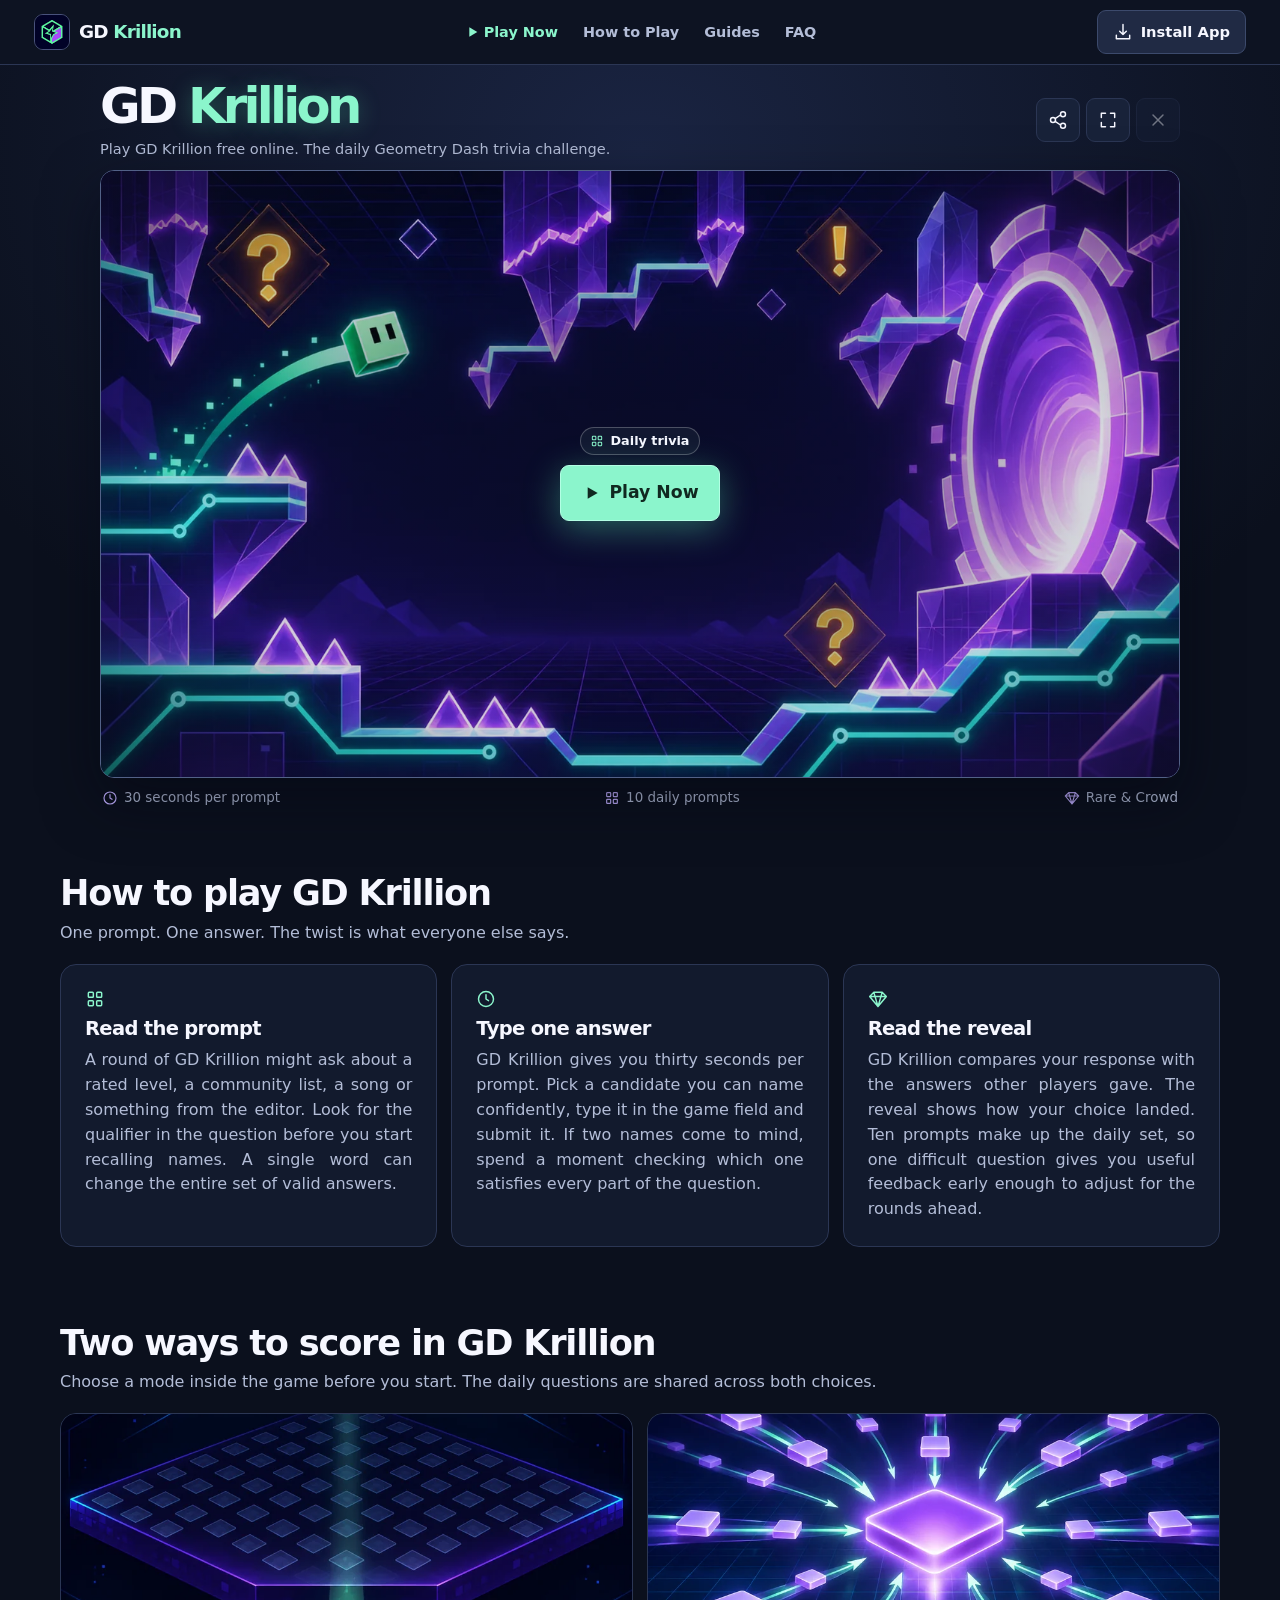
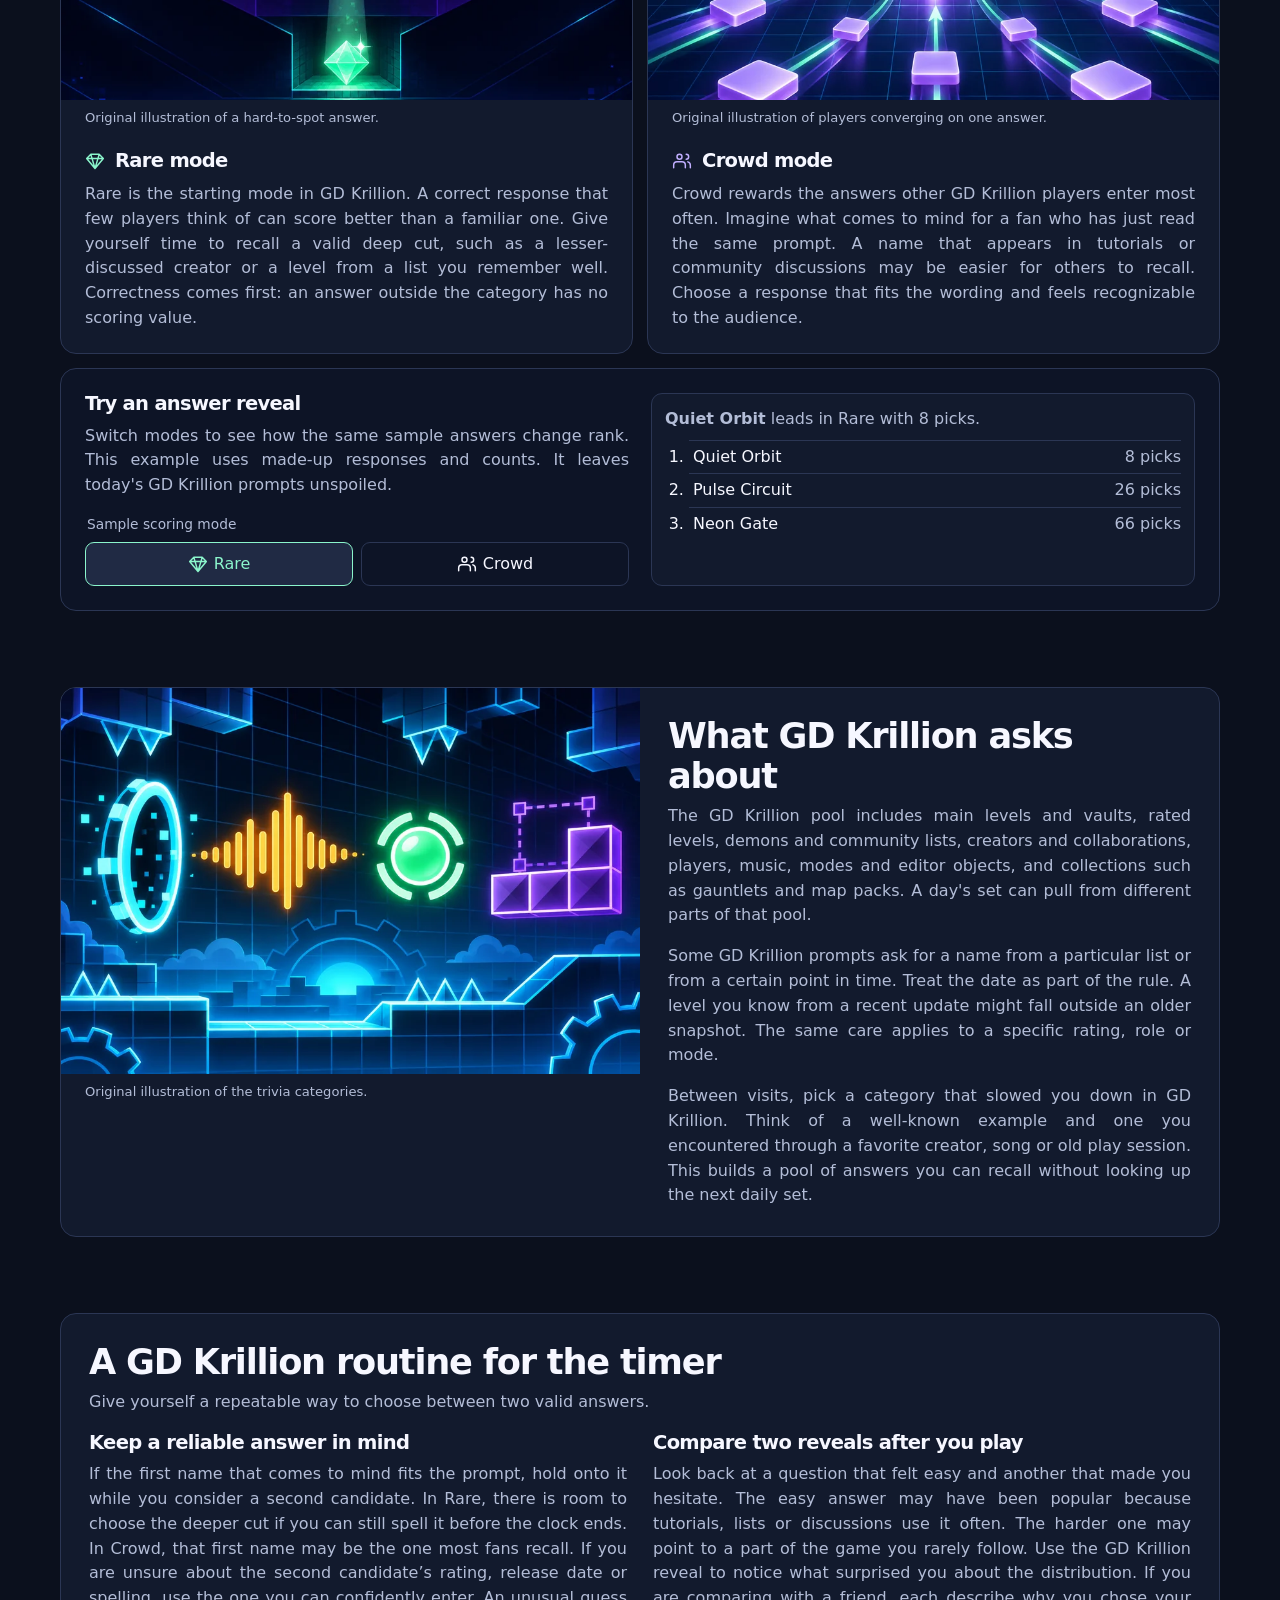
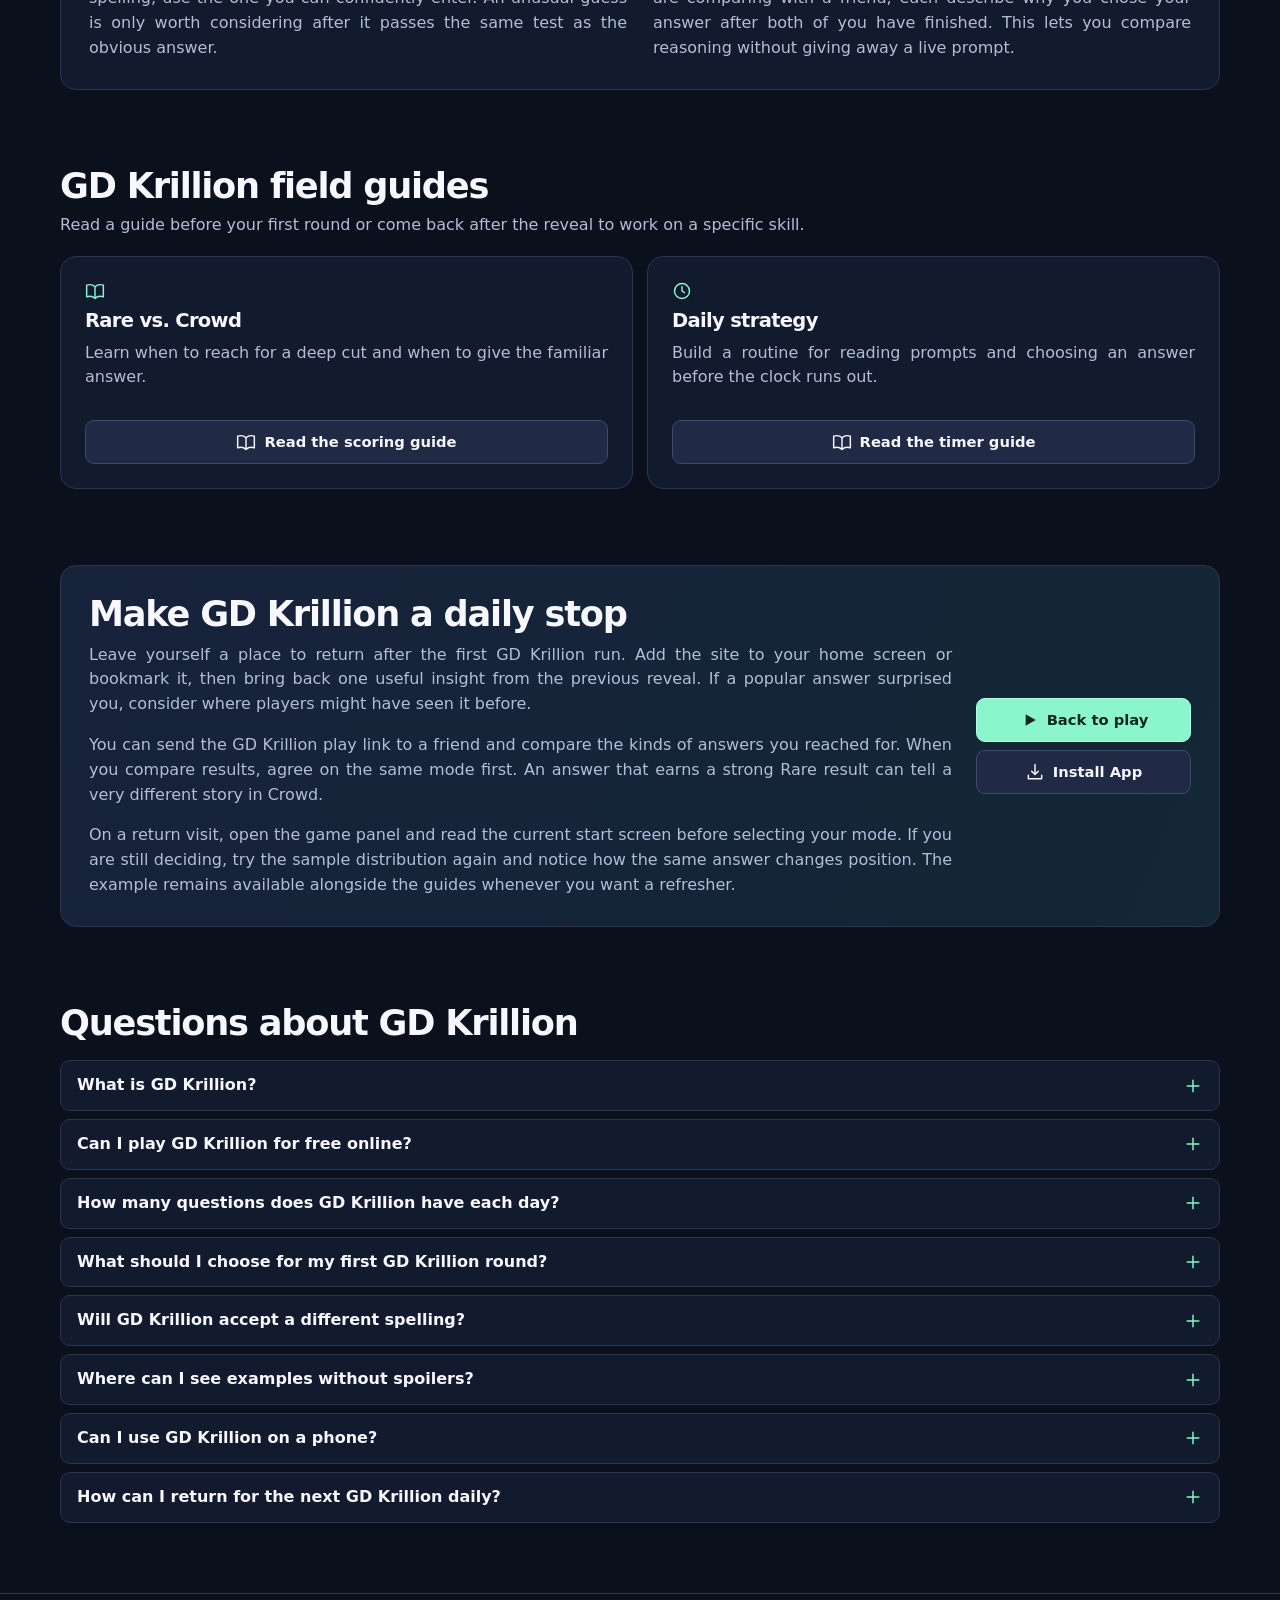
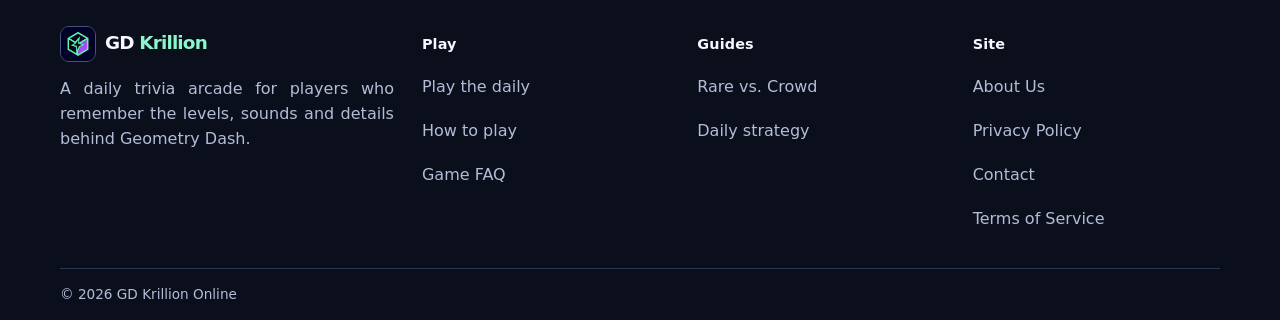
==== index.html @ fb990bb6 "first commit" ====
<!doctype html>
<html lang="en">
<head>
  <meta charset="utf-8">
  <meta name="viewport" content="width=device-width, initial-scale=1">
  <meta name="theme-color" content="#0b101d">
  <title>GD Krillion – Play Online for Free</title>
  <meta name="description" content="Play GD Krillion free online. Answer daily Geometry Dash trivia, choose Rare or Crowd scoring, and get spoiler-free strategies for your next round.">
  <link rel="canonical" href="https://gdkrillion.online/">
  <meta property="og:type" content="website"><meta property="og:site_name" content="GD Krillion">
  <meta property="og:title" content="GD Krillion – Play Online for Free"><meta property="og:description" content="Play GD Krillion free online. Answer daily Geometry Dash trivia, choose Rare or Crowd scoring, and get spoiler-free strategies for your next round.">
  <meta property="og:url" content="https://gdkrillion.online/"><meta property="og:image" content="https://gdkrillion.online/images/gd-krillion-cover.webp">
  <meta name="twitter:card" content="summary_large_image"><meta name="twitter:title" content="GD Krillion – Play Online for Free">
  <meta name="twitter:description" content="Play GD Krillion free online. Answer daily Geometry Dash trivia, choose Rare or Crowd scoring, and get spoiler-free strategies for your next round."><meta name="twitter:image" content="https://gdkrillion.online/images/gd-krillion-cover.webp">
  <link rel="stylesheet" href="/assets/site.css?v=703cd724bf72">
  <link rel="icon" type="image/png" sizes="48x48" href="/images/gd-krillion-favicon.png">
  <link rel="apple-touch-icon" href="/images/gd-krillion-app-192.png">
  <link rel="manifest" href="/site.webmanifest">
  <script defer data-domain="gdkrillion.online" data-api="https://data.1back.link/api/send" src="https://data.1back.link/js/app.js"></script>
  <script type="module" src="/assets/site.js?v=27f0935bd9c5"></script>
</head>
<body>
  <a class="skip" href="#main">Skip to content</a><header class="header">
    <div class="header-inner"><a href="/" class="brand"><img class="logo" src="/images/gd-krillion-logo.webp" width="36" height="36" alt=""><span>GD <strong>Krillion</strong></span></a>
      <nav aria-label="Main navigation">
        <a class="play-link" href="/#play"><svg viewBox="0 0 24 24" width="20" height="20" fill="none" stroke="currentColor" stroke-width="1.75" stroke-linecap="round" stroke-linejoin="round" aria-hidden="true"><path d="m8 5 12 7-12 7z" fill="currentColor" stroke="none"/></svg> Play Now</a>
        <a href="/#how-to-play">How to Play</a><a href="/#guides">Guides</a><a href="/#faq">FAQ</a>
      </nav>
      <button class="install-button button" type="button" id="install-app"><svg viewBox="0 0 24 24" width="20" height="20" fill="none" stroke="currentColor" stroke-width="1.75" stroke-linecap="round" stroke-linejoin="round" aria-hidden="true"><path d="M12 3v12m-4-4 4 4 4-4M4 16v4h16v-4"/></svg> Install App</button>
    </div></header>
  <main id="main">
<section class="game-shell" id="play" aria-labelledby="game-title">
  <div class="game-heading">
    <div><h1 id="game-title">GD <span>Krillion</span></h1><p>Play GD Krillion free online. The daily Geometry Dash trivia challenge.</p></div>
    <div class="tools" aria-label="Game controls">
      <button class="tool" type="button" data-game-action="share" aria-label="Share play link" title="Share play link"><svg viewBox="0 0 24 24" width="20" height="20" fill="none" stroke="currentColor" stroke-width="1.75" stroke-linecap="round" stroke-linejoin="round" aria-hidden="true"><circle cx="18" cy="5" r="3"/><circle cx="6" cy="12" r="3"/><circle cx="18" cy="19" r="3"/><path d="m9 10 6-4m-6 8 6 4"/></svg></button>
      <button class="tool" type="button" data-game-action="expand" aria-label="Full screen" title="Full screen" aria-pressed="false"><svg viewBox="0 0 24 24" width="20" height="20" fill="none" stroke="currentColor" stroke-width="1.75" stroke-linecap="round" stroke-linejoin="round" aria-hidden="true"><path d="M9 4H4v5m11-5h5v5m0 6v5h-5M4 15v5h5"/></svg></button>
      <button class="tool" type="button" data-game-action="close" aria-label="Return to cover" title="Return to cover" disabled><svg viewBox="0 0 24 24" width="20" height="20" fill="none" stroke="currentColor" stroke-width="1.75" stroke-linecap="round" stroke-linejoin="round" aria-hidden="true"><path d="m6 6 12 12M18 6 6 18"/></svg></button>
    </div>
  </div>
  <div class="stage" id="game-stage">
    <div class="cover" id="game-cover">
      <img class="cover-art" src="/images/gd-krillion-cover.webp" width="1440" height="810" alt="Original trivia arcade cover with a mint cube, glowing question marks and a violet portal" fetchpriority="high">
      <div class="cover-center">
        <span class="cover-label"><svg viewBox="0 0 24 24" width="20" height="20" fill="none" stroke="currentColor" stroke-width="1.75" stroke-linecap="round" stroke-linejoin="round" aria-hidden="true"><rect x="4" y="4" width="6" height="6" rx="1"/><rect x="14" y="4" width="6" height="6" rx="1"/><rect x="4" y="14" width="6" height="6" rx="1"/><rect x="14" y="14" width="6" height="6" rx="1"/></svg> Daily trivia</span>
        <button type="button" class="button primary start" id="start-game"><svg viewBox="0 0 24 24" width="20" height="20" fill="none" stroke="currentColor" stroke-width="1.75" stroke-linecap="round" stroke-linejoin="round" aria-hidden="true"><path d="m8 5 12 7-12 7z" fill="currentColor" stroke="none"/></svg> Play Now</button>
        <noscript><p class="cover-note">Enable JavaScript to load the game.</p></noscript>
      </div>
    </div>
    <div id="embed-slot"></div>
  </div>
  <div class="game-meta">
    <span><svg viewBox="0 0 24 24" width="20" height="20" fill="none" stroke="currentColor" stroke-width="1.75" stroke-linecap="round" stroke-linejoin="round" aria-hidden="true"><circle cx="12" cy="12" r="9"/><path d="M12 7v5l3 2"/></svg> 30 seconds per prompt</span>
    <span><svg viewBox="0 0 24 24" width="20" height="20" fill="none" stroke="currentColor" stroke-width="1.75" stroke-linecap="round" stroke-linejoin="round" aria-hidden="true"><rect x="4" y="4" width="6" height="6" rx="1"/><rect x="14" y="4" width="6" height="6" rx="1"/><rect x="4" y="14" width="6" height="6" rx="1"/><rect x="14" y="14" width="6" height="6" rx="1"/></svg> 10 daily prompts</span>
    <span><svg viewBox="0 0 24 24" width="20" height="20" fill="none" stroke="currentColor" stroke-width="1.75" stroke-linecap="round" stroke-linejoin="round" aria-hidden="true"><path d="M2 9 7 4h10l5 5-10 12L2 9Zm0 0h20M7 4l5 17 5-17"/></svg> Rare &amp; Crowd</span>
  </div>
  <div id="game-feedback" class="game-feedback">
    <p id="game-status" aria-live="polite"></p>
    <button type="button" class="button subtle" id="retry-game" hidden><svg viewBox="0 0 24 24" width="20" height="20" fill="none" stroke="currentColor" stroke-width="1.75" stroke-linecap="round" stroke-linejoin="round" aria-hidden="true"><path d="M20 7v5h-5m4-1a7 7 0 1 0-1 6"/></svg> Reload game</button>
  </div>
</section>

<div class="wrap content-sections">
<section id="how-to-play" aria-labelledby="how-title">
  <div class="section-heading"><h2 id="how-title">How to play GD Krillion</h2><p>One prompt. One answer. The twist is what everyone else says.</p></div>
  <div class="step-grid">
    <article class="panel step"><svg viewBox="0 0 24 24" width="20" height="20" fill="none" stroke="currentColor" stroke-width="1.75" stroke-linecap="round" stroke-linejoin="round" aria-hidden="true"><rect x="4" y="4" width="6" height="6" rx="1"/><rect x="14" y="4" width="6" height="6" rx="1"/><rect x="4" y="14" width="6" height="6" rx="1"/><rect x="14" y="14" width="6" height="6" rx="1"/></svg><h3>Read the prompt</h3><p>A round of GD Krillion might ask about a rated level, a community list, a song or something from the editor. Look for the qualifier in the question before you start recalling names. A single word can change the entire set of valid answers.</p></article>
    <article class="panel step"><svg viewBox="0 0 24 24" width="20" height="20" fill="none" stroke="currentColor" stroke-width="1.75" stroke-linecap="round" stroke-linejoin="round" aria-hidden="true"><circle cx="12" cy="12" r="9"/><path d="M12 7v5l3 2"/></svg><h3>Type one answer</h3><p>GD Krillion gives you thirty seconds per prompt. Pick a candidate you can name confidently, type it in the game field and submit it. If two names come to mind, spend a moment checking which one satisfies every part of the question.</p></article>
    <article class="panel step"><svg viewBox="0 0 24 24" width="20" height="20" fill="none" stroke="currentColor" stroke-width="1.75" stroke-linecap="round" stroke-linejoin="round" aria-hidden="true"><path d="M2 9 7 4h10l5 5-10 12L2 9Zm0 0h20M7 4l5 17 5-17"/></svg><h3>Read the reveal</h3><p>GD Krillion compares your response with the answers other players gave. The reveal shows how your choice landed. Ten prompts make up the daily set, so one difficult question gives you useful feedback early enough to adjust for the rounds ahead.</p></article>
  </div>
</section>

<section id="modes" aria-labelledby="modes-title">
  <div class="section-heading"><h2 id="modes-title">Two ways to score in GD Krillion</h2><p>Choose a mode inside the game before you start. The daily questions are shared across both choices.</p></div>
  <div class="mode-grid">
    <article class="panel mode rare">
      <figure class="art">
  <img src="/images/gd-krillion-rare.webp" alt="A solitary mint diamond in a dark geometric recess" width="900" height="600" loading="lazy" decoding="async">
  <figcaption>Original illustration of a hard-to-spot answer.</figcaption>
</figure>
      <div class="mode-content"><svg viewBox="0 0 24 24" width="20" height="20" fill="none" stroke="currentColor" stroke-width="1.75" stroke-linecap="round" stroke-linejoin="round" aria-hidden="true"><path d="M2 9 7 4h10l5 5-10 12L2 9Zm0 0h20M7 4l5 17 5-17"/></svg><h3>Rare mode</h3><p>Rare is the starting mode in GD Krillion. A correct response that few players think of can score better than a familiar one. Give yourself time to recall a valid deep cut, such as a lesser-discussed creator or a level from a list you remember well. Correctness comes first: an answer outside the category has no scoring value.</p></div>
    </article>
    <article class="panel mode crowd">
      <figure class="art">
  <img src="/images/gd-krillion-crowd.webp" alt="Several bright square tiles converge on a violet hub" width="900" height="600" loading="lazy" decoding="async">
  <figcaption>Original illustration of players converging on one answer.</figcaption>
</figure>
      <div class="mode-content"><svg viewBox="0 0 24 24" width="20" height="20" fill="none" stroke="currentColor" stroke-width="1.75" stroke-linecap="round" stroke-linejoin="round" aria-hidden="true"><circle cx="9" cy="7" r="3"/><path d="M2 20v-3a4 4 0 0 1 4-4h6a4 4 0 0 1 4 4v3M17 4a3 3 0 0 1 0 6m5 10v-3a4 4 0 0 0-3-4"/></svg><h3>Crowd mode</h3><p>Crowd rewards the answers other GD Krillion players enter most often. Imagine what comes to mind for a fan who has just read the same prompt. A name that appears in tutorials or community discussions may be easier for others to recall. Choose a response that fits the wording and feels recognizable to the audience.</p></div>
    </article>
  </div>
  <div class="panel practice" id="practice">
    <div><h3>Try an answer reveal</h3><p>Switch modes to see how the same sample answers change rank. This example uses made-up responses and counts. It leaves today's GD Krillion prompts unspoiled.</p>
      <fieldset class="mode-picker"><legend>Sample scoring mode</legend>
        <label><input type="radio" name="practice-mode" value="rare" checked><span><svg viewBox="0 0 24 24" width="20" height="20" fill="none" stroke="currentColor" stroke-width="1.75" stroke-linecap="round" stroke-linejoin="round" aria-hidden="true"><path d="M2 9 7 4h10l5 5-10 12L2 9Zm0 0h20M7 4l5 17 5-17"/></svg> Rare</span></label>
        <label><input type="radio" name="practice-mode" value="crowd"><span><svg viewBox="0 0 24 24" width="20" height="20" fill="none" stroke="currentColor" stroke-width="1.75" stroke-linecap="round" stroke-linejoin="round" aria-hidden="true"><circle cx="9" cy="7" r="3"/><path d="M2 20v-3a4 4 0 0 1 4-4h6a4 4 0 0 1 4 4v3M17 4a3 3 0 0 1 0 6m5 10v-3a4 4 0 0 0-3-4"/></svg> Crowd</span></label>
      </fieldset>
    </div>
    <div class="sample-output" data-tool-output>
      <p id="sample-verdict" role="status"><strong>Quiet Orbit</strong> leads in Rare with 8 picks.</p>
      <ol id="sample-results">
        <li><span>Quiet Orbit</span><span>8 picks</span></li>
        <li><span>Pulse Circuit</span><span>26 picks</span></li>
        <li><span>Neon Gate</span><span>66 picks</span></li>
      </ol>
    </div>
  </div>
</section>

<section class="panel topic-feature" aria-labelledby="topics-title">
  <figure class="art">
  <img src="/images/gd-krillion-topics.webp" alt="A glowing portal, waveform, orb and geometric editor blocks" width="900" height="600" loading="lazy" decoding="async">
  <figcaption>Original illustration of the trivia categories.</figcaption>
</figure>
  <div class="topic-copy"><h2 id="topics-title">What GD Krillion asks about</h2>
    <p>The GD Krillion pool includes main levels and vaults, rated levels, demons and community lists, creators and collaborations, players, music, modes and editor objects, and collections such as gauntlets and map packs. A day's set can pull from different parts of that pool.</p>
    <p>Some GD Krillion prompts ask for a name from a particular list or from a certain point in time. Treat the date as part of the rule. A level you know from a recent update might fall outside an older snapshot. The same care applies to a specific rating, role or mode.</p>
    <p>Between visits, pick a category that slowed you down in GD Krillion. Think of a well-known example and one you encountered through a favorite creator, song or old play session. This builds a pool of answers you can recall without looking up the next daily set.</p>
  </div>
</section>

<section class="panel strategy" aria-labelledby="strategy-title">
  <div class="section-heading"><h2 id="strategy-title">A GD Krillion routine for the timer</h2><p>Give yourself a repeatable way to choose between two valid answers.</p></div>
  <div class="strategy-grid">
    <div><h3>Keep a reliable answer in mind</h3><p>If the first name that comes to mind fits the prompt, hold onto it while you consider a second candidate. In Rare, there is room to choose the deeper cut if you can still spell it before the clock ends. In Crowd, that first name may be the one most fans recall. If you are unsure about the second candidate’s rating, release date or spelling, use the one you can confidently enter. An unusual guess is only worth considering after it passes the same test as the obvious answer.</p></div>
    <div><h3>Compare two reveals after you play</h3><p>Look back at a question that felt easy and another that made you hesitate. The easy answer may have been popular because tutorials, lists or discussions use it often. The harder one may point to a part of the game you rarely follow. Use the GD Krillion reveal to notice what surprised you about the distribution. If you are comparing with a friend, each describe why you chose your answer after both of you have finished. This lets you compare reasoning without giving away a live prompt.</p></div>
  </div>
</section>

<section id="guides" aria-labelledby="guides-title">
  <div class="section-heading"><h2 id="guides-title">GD Krillion field guides</h2><p>Read a guide before your first round or come back after the reveal to work on a specific skill.</p></div>
  <div class="guide-grid"><article class="panel guide-card"><svg viewBox="0 0 24 24" width="20" height="20" fill="none" stroke="currentColor" stroke-width="1.75" stroke-linecap="round" stroke-linejoin="round" aria-hidden="true"><path d="M12 7C9 4 5 4 2 5v14c3-1 7-1 10 2 3-3 7-3 10-2V5c-3-1-7-1-10 2Zm0 0v14"/></svg><h3>Rare vs. Crowd</h3><p>Learn when to reach for a deep cut and when to give the familiar answer.</p><a class="button subtle" href="/guides/rare-vs-crowd/"><svg viewBox="0 0 24 24" width="20" height="20" fill="none" stroke="currentColor" stroke-width="1.75" stroke-linecap="round" stroke-linejoin="round" aria-hidden="true"><path d="M12 7C9 4 5 4 2 5v14c3-1 7-1 10 2 3-3 7-3 10-2V5c-3-1-7-1-10 2Zm0 0v14"/></svg> Read the scoring guide</a></article><article class="panel guide-card"><svg viewBox="0 0 24 24" width="20" height="20" fill="none" stroke="currentColor" stroke-width="1.75" stroke-linecap="round" stroke-linejoin="round" aria-hidden="true"><circle cx="12" cy="12" r="9"/><path d="M12 7v5l3 2"/></svg><h3>Daily strategy</h3><p>Build a routine for reading prompts and choosing an answer before the clock runs out.</p><a class="button subtle" href="/guides/daily-strategy/"><svg viewBox="0 0 24 24" width="20" height="20" fill="none" stroke="currentColor" stroke-width="1.75" stroke-linecap="round" stroke-linejoin="round" aria-hidden="true"><path d="M12 7C9 4 5 4 2 5v14c3-1 7-1 10 2 3-3 7-3 10-2V5c-3-1-7-1-10 2Zm0 0v14"/></svg> Read the timer guide</a></article></div>
</section>

<section class="panel return-panel" aria-labelledby="return-title">
  <div>
    <h2 id="return-title">Make GD Krillion a daily stop</h2>
    <p>Leave yourself a place to return after the first GD Krillion run. Add the site to your home screen or bookmark it, then bring back one useful insight from the previous reveal. If a popular answer surprised you, consider where players might have seen it before.</p>
    <p>You can send the GD Krillion play link to a friend and compare the kinds of answers you reached for. When you compare results, agree on the same mode first. An answer that earns a strong Rare result can tell a very different story in Crowd.</p>
    <p>On a return visit, open the game panel and read the current start screen before selecting your mode. If you are still deciding, try the sample distribution again and notice how the same answer changes position. The example remains available alongside the guides whenever you want a refresher.</p>
  </div>
  <div class="stack-actions"><a class="button primary" href="#play"><svg viewBox="0 0 24 24" width="20" height="20" fill="none" stroke="currentColor" stroke-width="1.75" stroke-linecap="round" stroke-linejoin="round" aria-hidden="true"><path d="m8 5 12 7-12 7z" fill="currentColor" stroke="none"/></svg> Back to play</a><button class="button subtle" type="button" data-open-install><svg viewBox="0 0 24 24" width="20" height="20" fill="none" stroke="currentColor" stroke-width="1.75" stroke-linecap="round" stroke-linejoin="round" aria-hidden="true"><path d="M12 3v12m-4-4 4 4 4-4M4 16v4h16v-4"/></svg> Install App</button></div>
</section>

<section id="faq" aria-labelledby="faq-title">
  <div class="section-heading"><h2 id="faq-title">Questions about GD Krillion</h2></div>
  <div class="faq-list"><details><summary>What is GD Krillion?<svg viewBox="0 0 24 24" width="20" height="20" fill="none" stroke="currentColor" stroke-width="1.75" stroke-linecap="round" stroke-linejoin="round" aria-hidden="true"><path d="M12 5v14M5 12h14"/></svg></summary><p>It is a daily trivia game about Geometry Dash. Each prompt can have several valid answers. Their popularity among players determines how well they score in the selected mode.</p></details><details><summary>Can I play GD Krillion for free online?<svg viewBox="0 0 24 24" width="20" height="20" fill="none" stroke="currentColor" stroke-width="1.75" stroke-linecap="round" stroke-linejoin="round" aria-hidden="true"><path d="M12 5v14M5 12h14"/></svg></summary><p>Yes. Use Play Now in the game panel to open the free daily game in your browser. The hosted game needs an internet connection.</p></details><details><summary>How many questions does GD Krillion have each day?<svg viewBox="0 0 24 24" width="20" height="20" fill="none" stroke="currentColor" stroke-width="1.75" stroke-linecap="round" stroke-linejoin="round" aria-hidden="true"><path d="M12 5v14M5 12h14"/></svg></summary><p>The daily set has ten prompts. The game gives you thirty seconds to type an answer for each one, then reveals how that answer sits among the other responses.</p></details><details><summary>What should I choose for my first GD Krillion round?<svg viewBox="0 0 24 24" width="20" height="20" fill="none" stroke="currentColor" stroke-width="1.75" stroke-linecap="round" stroke-linejoin="round" aria-hidden="true"><path d="M12 5v14M5 12h14"/></svg></summary><p>Pick Rare if you enjoy recalling overlooked levels, creators or mechanics. Pick Crowd if you enjoy predicting what another fan would type first. Either choice uses the same prompt set for that day.</p></details><details><summary>Will GD Krillion accept a different spelling?<svg viewBox="0 0 24 24" width="20" height="20" fill="none" stroke="currentColor" stroke-width="1.75" stroke-linecap="round" stroke-linejoin="round" aria-hidden="true"><path d="M12 5v14M5 12h14"/></svg></summary><p>The game can accept common alternate names and is forgiving of some variation. Use the established name whenever you know it, especially when a title or creator name is short.</p></details><details><summary>Where can I see examples without spoilers?<svg viewBox="0 0 24 24" width="20" height="20" fill="none" stroke="currentColor" stroke-width="1.75" stroke-linecap="round" stroke-linejoin="round" aria-hidden="true"><path d="M12 5v14M5 12h14"/></svg></summary><p>Try the sample distribution above or open the scoring guide. Both use invented examples, so you can learn the mechanics without seeing answers from the current set.</p></details><details><summary>Can I use GD Krillion on a phone?<svg viewBox="0 0 24 24" width="20" height="20" fill="none" stroke="currentColor" stroke-width="1.75" stroke-linecap="round" stroke-linejoin="round" aria-hidden="true"><path d="M12 5v14M5 12h14"/></svg></summary><p>The page supports touch and the game opens in the same panel. If the browser keyboard covers the answer field, try hiding it between prompts or turning your phone sideways.</p></details><details><summary>How can I return for the next GD Krillion daily?<svg viewBox="0 0 24 24" width="20" height="20" fill="none" stroke="currentColor" stroke-width="1.75" stroke-linecap="round" stroke-linejoin="round" aria-hidden="true"><path d="M12 5v14M5 12h14"/></svg></summary><p>Use Install App for browser-specific instructions, or bookmark the homepage. The Share button gives friends the play link without revealing any answers.</p></details></div>
</section>
</div></main>
  <footer class="footer"><div class="wrap footer-inner">
    <div class="footer-brand"><a href="/" class="brand"><img class="logo" src="/images/gd-krillion-logo.webp" width="36" height="36" alt=""><span>GD <strong>Krillion</strong></span></a><p>A daily trivia arcade for players who remember the levels, sounds and details behind Geometry Dash.</p></div>
    <nav aria-label="Game"><h2>Play</h2><a href="/#play">Play the daily</a><a href="/#how-to-play">How to play</a><a href="/#faq">Game FAQ</a></nav>
    <nav aria-label="Guides"><h2>Guides</h2><a href="/guides/rare-vs-crowd/">Rare vs. Crowd</a><a href="/guides/daily-strategy/">Daily strategy</a></nav>
    <nav aria-label="Website information"><h2>Site</h2><a href="/about/">About Us</a><a href="/privacy-policy/">Privacy Policy</a><a href="/contact/">Contact</a><a href="/terms/">Terms of Service</a></nav>
    <div class="copyright">© 2026 GD Krillion Online</div>
  </div></footer>
  <dialog id="site-dialog" aria-labelledby="dialog-title">
    <form method="dialog"><button class="dialog-close" type="submit" aria-label="Close dialog" title="Close"><svg viewBox="0 0 24 24" width="20" height="20" fill="none" stroke="currentColor" stroke-width="1.75" stroke-linecap="round" stroke-linejoin="round" aria-hidden="true"><path d="m6 6 12 12M18 6 6 18"/></svg></button></form>
    <h2 id="dialog-title">Install GD Krillion</h2>
    <p id="install-help">Open your browser menu and choose Install or Add to Home Screen when available. You can also bookmark the site for your next daily set.</p>
    <button class="button primary" type="button" id="native-install" hidden><svg viewBox="0 0 24 24" width="20" height="20" fill="none" stroke="currentColor" stroke-width="1.75" stroke-linecap="round" stroke-linejoin="round" aria-hidden="true"><path d="M12 3v12m-4-4 4 4 4-4M4 16v4h16v-4"/></svg> Install now</button>
    <button class="button subtle" type="button" id="copy-link"><svg viewBox="0 0 24 24" width="20" height="20" fill="none" stroke="currentColor" stroke-width="1.75" stroke-linecap="round" stroke-linejoin="round" aria-hidden="true"><rect x="8" y="8" width="12" height="12" rx="2"/><path d="M16 8V6a2 2 0 0 0-2-2H6a2 2 0 0 0-2 2v8a2 2 0 0 0 2 2h2"/></svg> Copy site link</button>
    <label class="copy-fallback" id="copy-fallback" hidden>Site link <input type="url" readonly value="https://gdkrillion.online/"></label>
    <p class="dialog-status" id="dialog-status" role="status"></p>
  </dialog>
</body>
</html>
---- assets/site.css ----
:root {
  color-scheme: dark;
  --bg: #0b101d;
  --panel: #121a2d;
  --panel-deep: #0d1426;
  --line: #2b3654;
  --text: #f6f7ff;
  --muted: #b3bdd7;
  --mint: #8bf5cc;
  --violet: #c1afff;
  --space: clamp(12px, 3vw, 34px);
  --radius: 16px;
  font-family: Inter, "Segoe UI", system-ui, sans-serif;
  background: var(--bg);
  color: var(--text);
  scroll-behavior: smooth;
  scroll-padding-top: 18px;
}
*, *::before, *::after { box-sizing: border-box; }
body { margin: 0; font-size: 1rem; line-height: 1.55; }
main { min-height: 55vh; background: radial-gradient(ellipse 780px 630px at 50% 85px, #1a2442 0%, transparent 100%); }
a { color: inherit; text-decoration: none; }
button, input { font: inherit; }
button { cursor: pointer; }
button:disabled { cursor: default; opacity: .42; }
img { display: block; max-width: 100%; }
svg { flex: none; vertical-align: middle; }
[hidden] { display: none !important; }
:focus-visible { outline: 3px solid var(--mint); outline-offset: 3px; }
p, figcaption { text-align: justify; text-align-last: start; overflow-wrap: break-word; }
p { color: var(--muted); margin: 0 0 1em; }
p:last-child { margin-bottom: 0; }
h1, h2, h3 { margin: 0; line-height: 1.12; letter-spacing: -.035em; }
h2 { font-size: clamp(1.55rem, 3vw, 2.2rem); }
h3 { font-size: 1.22rem; }
.wrap { max-width: 1160px; width: calc(100% - 2 * var(--space)); margin-inline: auto; }
.skip { position: absolute; left: 16px; top: 8px; transform: translateY(-180%); z-index: 5; padding: 10px; background: var(--bg); }
.skip:focus { transform: none; }

.header { border-bottom: 1px solid var(--line); background: #0d1322; }
.header-inner {
  display: grid; grid-template-columns: 1fr auto 1fr; align-items: center;
  width: calc(100% - 2 * var(--space)); max-width: 1230px; min-height: 64px; margin: auto; gap: 16px;
}
.brand { display: inline-flex; gap: 9px; align-items: center; width: fit-content; min-height: 44px; white-space: nowrap; font-weight: 800; letter-spacing: -.045em; font-size: 1.15rem; }
.brand strong { color: var(--mint); }
.logo { width: 36px; height: 36px; border-radius: 9px; border: 1px solid #49527b; }
.header nav { display: flex; align-items: center; justify-content: center; gap: 5px; }
.header nav a { display: inline-flex; min-height: 44px; align-items: center; justify-content: center; gap: 4px; padding: 0 10px; color: var(--muted); font-size: .9rem; font-weight: 650; white-space: nowrap; }
.header nav a:hover { color: var(--text); }
.header nav .play-link { color: var(--mint); animation: play-more-bounce 1s ease-in-out infinite both; }
.header nav .play-link svg { width: 16px; height: 16px; }
@keyframes play-more-bounce {
  0%, 100% { transform: translate3d(0, 0, 0); }
  40% { transform: translate3d(0, -8px, 0); }
  58% { transform: translate3d(0, -3px, 0); }
}
.button { display: inline-flex; min-height: 44px; align-items: center; justify-content: center; gap: 8px; border: 1px solid transparent; border-radius: 9px; padding: 8px 15px; font-weight: 750; font-size: .92rem; text-align: center; }
.button:hover { filter: brightness(1.12); }
.primary { color: #102820; background: var(--mint); border-color: #b3ffe4; }
.subtle, .install-button { color: var(--text); background: #202a44; border-color: #3c4a6c; }
.install-button { justify-self: end; }

.game-shell { width: min(calc(100% - 2 * var(--space)), 1080px, max(790px, calc((100svh - 205px) * 16 / 9))); margin-inline: auto; padding-top: 14px; }
.game-heading { display: flex; align-items: center; justify-content: space-between; gap: 8px 18px; margin-bottom: 10px; }
.game-heading h1 { font-size: clamp(1.85rem, 4.3vw, 3.1rem); font-weight: 900; letter-spacing: -.075em; }
.game-heading h1 span { color: var(--mint); text-shadow: 0 2px 22px #62ffba44; }
.game-heading p { margin: 3px 0 0; font-size: .91rem; }
.tools { display: grid; grid-auto-flow: column; grid-auto-columns: 44px; gap: 6px; justify-content: end; }
.tool { display: grid; width: 44px; height: 44px; place-items: center; background: #182239; border: 1px solid var(--line); color: var(--text); border-radius: 9px; padding: 0; }
.tool:not(:disabled):hover { background: #2b3857; color: var(--mint); }
.stage { position: relative; aspect-ratio: 16 / 9; overflow: hidden; isolation: isolate; border: 1px solid #526187; border-radius: 14px; background: #090d1a; box-shadow: 0 22px 55px #04061280; }
.cover, .cover-art, #embed-slot, .stage iframe { position: absolute; inset: 0; width: 100%; height: 100%; }
.cover { z-index: 1; display: grid; place-items: center; }
.cover-art { object-fit: cover; z-index: -2; }
.cover::before { content: ""; position: absolute; inset: 0; background: radial-gradient(ellipse at center, #090c1eac 0%, #0e153b29 61%, #080c17a8 100%); z-index: -1; }
.cover-center { display: grid; justify-items: center; gap: 10px; padding: 12px; text-align: center; }
.cover-label { display: flex; gap: 6px; align-items: center; padding: 3px 9px; border: 1px solid #ffffff3e; border-radius: 50px; background: #141b33dc; font-size: .8rem; font-weight: 700; }
.cover-label svg { width: 14px; height: 14px; color: var(--mint); }
.start { min-height: 56px; min-width: 146px; padding-inline: 20px; box-shadow: 0 8px 35px #5bf8b65c; font-size: 1.08rem; }
.cover-note { color: white; font-size: .8rem; }
.stage iframe { border: 0; }
.is-expanded .stage { border-radius: 0; border: 0; }
.game-shell:fullscreen, .game-shell.is-expanded { width: 100%; max-width: none; height: 100%; max-height: none; display: flex; flex-direction: column; align-items: center; background: var(--bg); padding: 5px 12px; }
.game-shell.is-expanded:not(:fullscreen) { position: fixed; inset: 0; z-index: 10; overflow: auto; }
body.game-expanded { overflow: hidden; }
.game-shell.is-expanded .game-heading { align-self: stretch; }
.game-shell.is-expanded .stage { width: min(100%, max(240px, calc((100dvh - 135px) * 16 / 9))); flex: none; }
.game-shell.is-expanded .game-heading h1 { font-size: 1.5rem; }
.game-shell.is-expanded .game-heading p, .game-shell.is-expanded .game-meta { display: none; }
.game-meta { display: flex; flex-wrap: wrap; justify-content: space-between; gap: 4px 10px; padding: 10px 2px 3px; font-size: .84rem; color: var(--muted); }
.game-meta span { display: inline-flex; align-items: center; gap: 6px; }
.game-meta svg { width: 16px; height: 16px; color: var(--violet); }
.game-feedback { display: flex; align-items: center; flex-wrap: wrap; gap: 8px 14px; }
.game-feedback p { margin: 0; }
.game-feedback:has(p:empty) { display: none; }

.content-sections { display: grid; gap: clamp(38px, 6vw, 76px); padding-block: clamp(34px, 5vw, 62px) 70px; }
.section-heading { margin-bottom: 18px; }
.section-heading p { margin-top: 8px; }
.panel { border: 1px solid var(--line); border-radius: var(--radius); background: var(--panel); min-width: 0; overflow: hidden; }
.step-grid, .mode-grid, .guide-grid { display: grid; gap: 14px; }
.step-grid { grid-template-columns: repeat(3, minmax(0, 1fr)); }
.mode-grid, .guide-grid { grid-template-columns: repeat(2, minmax(0, 1fr)); }
.step, .guide-card { display: grid; grid-template-rows: auto auto 1fr; align-items: start; gap: 9px; padding: clamp(14px, 2.2vw, 24px); }
.step > svg, .guide-card > svg, .mode-content > svg { color: var(--mint); }
.guide-card .button { width: 100%; margin-top: 5px; }
.mode-content { display: grid; grid-template-columns: auto 1fr; align-items: center; gap: 10px; padding: 14px clamp(14px, 2.2vw, 24px) 22px; }
.mode-content > p { grid-column: 1 / -1; }
.crowd .mode-content > svg { color: var(--violet); }
.art { margin: 0; min-width: 0; }
.art img { width: 100%; height: auto; aspect-ratio: 3 / 2; object-fit: cover; background: var(--panel-deep); }
.mode .art img { aspect-ratio: 2 / 1; }
figcaption { color: var(--muted); font-size: .82rem; padding: 8px clamp(14px, 2.2vw, 24px); }
.practice { display: grid; grid-template-columns: 1fr 1fr; gap: 22px; padding: clamp(14px, 2.2vw, 24px); margin-top: 14px; background: var(--panel-deep); }
.practice h3, .topic-copy h2, .return-panel h2 { margin-bottom: 9px; }
.mode-picker { border: 0; padding: 0; margin: 0; display: grid; grid-template-columns: repeat(2, minmax(0, 1fr)); gap: 8px; min-width: 0; }
.mode-picker legend { margin-bottom: 7px; color: var(--muted); font-size: .86rem; }
.mode-picker label { position: relative; cursor: pointer; }
.mode-picker input { position: absolute; opacity: 0; }
.mode-picker span { display: flex; justify-content: center; align-items: center; gap: 6px; min-height: 44px; border: 1px solid var(--line); border-radius: 9px; padding: 6px; }
.mode-picker :checked + span { color: var(--mint); background: #202a44; border-color: currentColor; }
.mode-picker [value="crowd"]:checked + span { color: var(--violet); }
.mode-picker :focus-visible + span { outline: 3px solid var(--mint); outline-offset: 3px; }
.sample-output { border: 1px solid var(--line); border-radius: 11px; padding: 13px; background: var(--panel); }
.sample-output p { margin-bottom: 8px; }
.sample-output ol { margin: 0; padding-inline-start: 24px; }
.sample-output li { padding: 4px 0 4px 4px; border-top: 1px solid var(--line); }
.sample-output li > span:last-child { float: right; color: var(--muted); }
.topic-feature, .return-panel { display: grid; grid-template-columns: 1fr 1fr; align-items: center; }
.topic-copy, .return-panel, .strategy { padding: clamp(14px, 2.6vw, 28px); }
.topic-feature > .art { align-self: start; }
.strategy-grid { display: grid; grid-template-columns: repeat(2, minmax(0, 1fr)); gap: clamp(14px, 2.2vw, 26px); }
.strategy-grid h3 { margin-bottom: 8px; }
.return-panel { grid-template-columns: minmax(0, 1fr) minmax(140px, 215px); gap: 24px; background: linear-gradient(110deg, #17223b, #132735); }
.stack-actions { display: grid; gap: 8px; }
.faq-list { display: grid; gap: 8px; }
details { border: 1px solid var(--line); border-radius: 10px; background: var(--panel); }
summary { list-style: none; display: flex; align-items: center; justify-content: space-between; gap: 12px; min-height: 48px; padding: 12px 16px; cursor: pointer; font-weight: 680; }
summary::-webkit-details-marker { display: none; }
summary svg { color: var(--mint); }
details[open] summary svg { transform: rotate(45deg); }
details > p { padding: 0 16px 16px; }
.article { max-width: 850px; padding-block: 42px 64px; }
.article-heading { margin-bottom: 20px; }
.article h1 { font-size: clamp(2.1rem, 7vw, 3.6rem); color: var(--mint); }
.article h2 { margin: 25px 0 10px; font-size: 1.5rem; }
.article .art { margin-bottom: 22px; border: 1px solid var(--line); overflow: hidden; border-radius: var(--radius); }
.article .art img { aspect-ratio: 2 / 1; }
.article p a { color: var(--mint); text-decoration: underline; text-underline-offset: 3px; }
.article-actions { margin-top: 22px; display: grid; grid-template-columns: repeat(2, minmax(0, 1fr)); gap: 10px; }
.kicker { color: var(--violet); font-weight: 700; margin-bottom: 6px; }

.footer { background: #0a0f1b; border-top: 1px solid var(--line); }
.footer-inner { display: grid; grid-template-columns: minmax(220px, 1.35fr) repeat(3, minmax(0, 1fr)); gap: 26px 28px; padding-top: 28px; }
.footer-brand p { margin-top: 8px; }
.footer nav { display: grid; align-content: start; }
.footer nav h2 { display: flex; align-items: center; min-height: 44px; font-size: .9rem; letter-spacing: .01em; }
.footer nav a { display: flex; align-items: center; min-height: 44px; color: var(--muted); }
.footer nav a:hover { color: var(--mint); }
.copyright { grid-column: 1 / -1; border-top: 1px solid var(--line); padding: 15px 0; color: var(--muted); font-size: .85rem; }

dialog { position: fixed; width: min(calc(100% - 28px), 460px); padding: 22px; border: 1px solid #536182; border-radius: 14px; background: var(--panel); color: var(--text); }
dialog::backdrop { background: #03060dcc; }
dialog h2 { font-size: 1.55rem; margin: 0 27px 12px 0; }
dialog .button { width: 100%; margin-bottom: 8px; }
.dialog-close { position: absolute; top: 8px; right: 8px; display: grid; place-items: center; width: 32px; height: 32px; padding: 0; border: 0; border-radius: 50%; color: var(--text); background: transparent; }
.dialog-close:hover { background: #ffffff20; }
.dialog-close svg { width: 16px; height: 16px; }
.copy-fallback { display: grid; gap: 3px; }
.copy-fallback input { width: 100%; padding: 8px; }
.dialog-status:empty { display: none; }

@media (max-width: 900px) {
  .footer-inner { grid-template-columns: repeat(3, minmax(0, 1fr)); }
  .footer-brand { grid-column: 1 / -1; }
}
@media (max-width: 720px) {
  .header-inner { grid-template-columns: 1fr auto; gap: 0 8px; padding-top: 4px; }
  .header nav { grid-row: 2; grid-column: 1 / -1; display: grid; grid-template-columns: repeat(4, minmax(0, 1fr)); gap: 0; border-top: 1px solid #242e48; }
  .header nav a { padding-inline: 2px; font-size: .8rem; }
  .game-heading { flex-wrap: wrap; }
  .step-grid { grid-template-columns: 1fr; }
  .topic-feature { grid-template-columns: 1fr; }
  .footer-inner { column-gap: 12px; }
}
@media (max-width: 520px) {
  .footer-inner { grid-template-columns: 1fr; row-gap: 12px; }
}
@media (max-width: 510px) {
  .mode-grid, .practice, .guide-grid, .return-panel, .article-actions, .strategy-grid { grid-template-columns: 1fr; }
  .game-heading > div:first-child { flex-basis: 100%; }
  .game-heading .tools { margin-inline-start: auto; }
  .game-heading { gap: 4px; }
  .game-heading p, .game-meta { font-size: .78rem; }
  .game-meta { justify-content: start; }
  .game-shell.is-expanded .game-heading > div:first-child { flex-basis: auto; }
  .mode .art img { aspect-ratio: 3 / 2; }
}
@media (prefers-reduced-motion: reduce) {
  :root { scroll-behavior: auto; }
  .header nav .play-link { animation: none; }
}
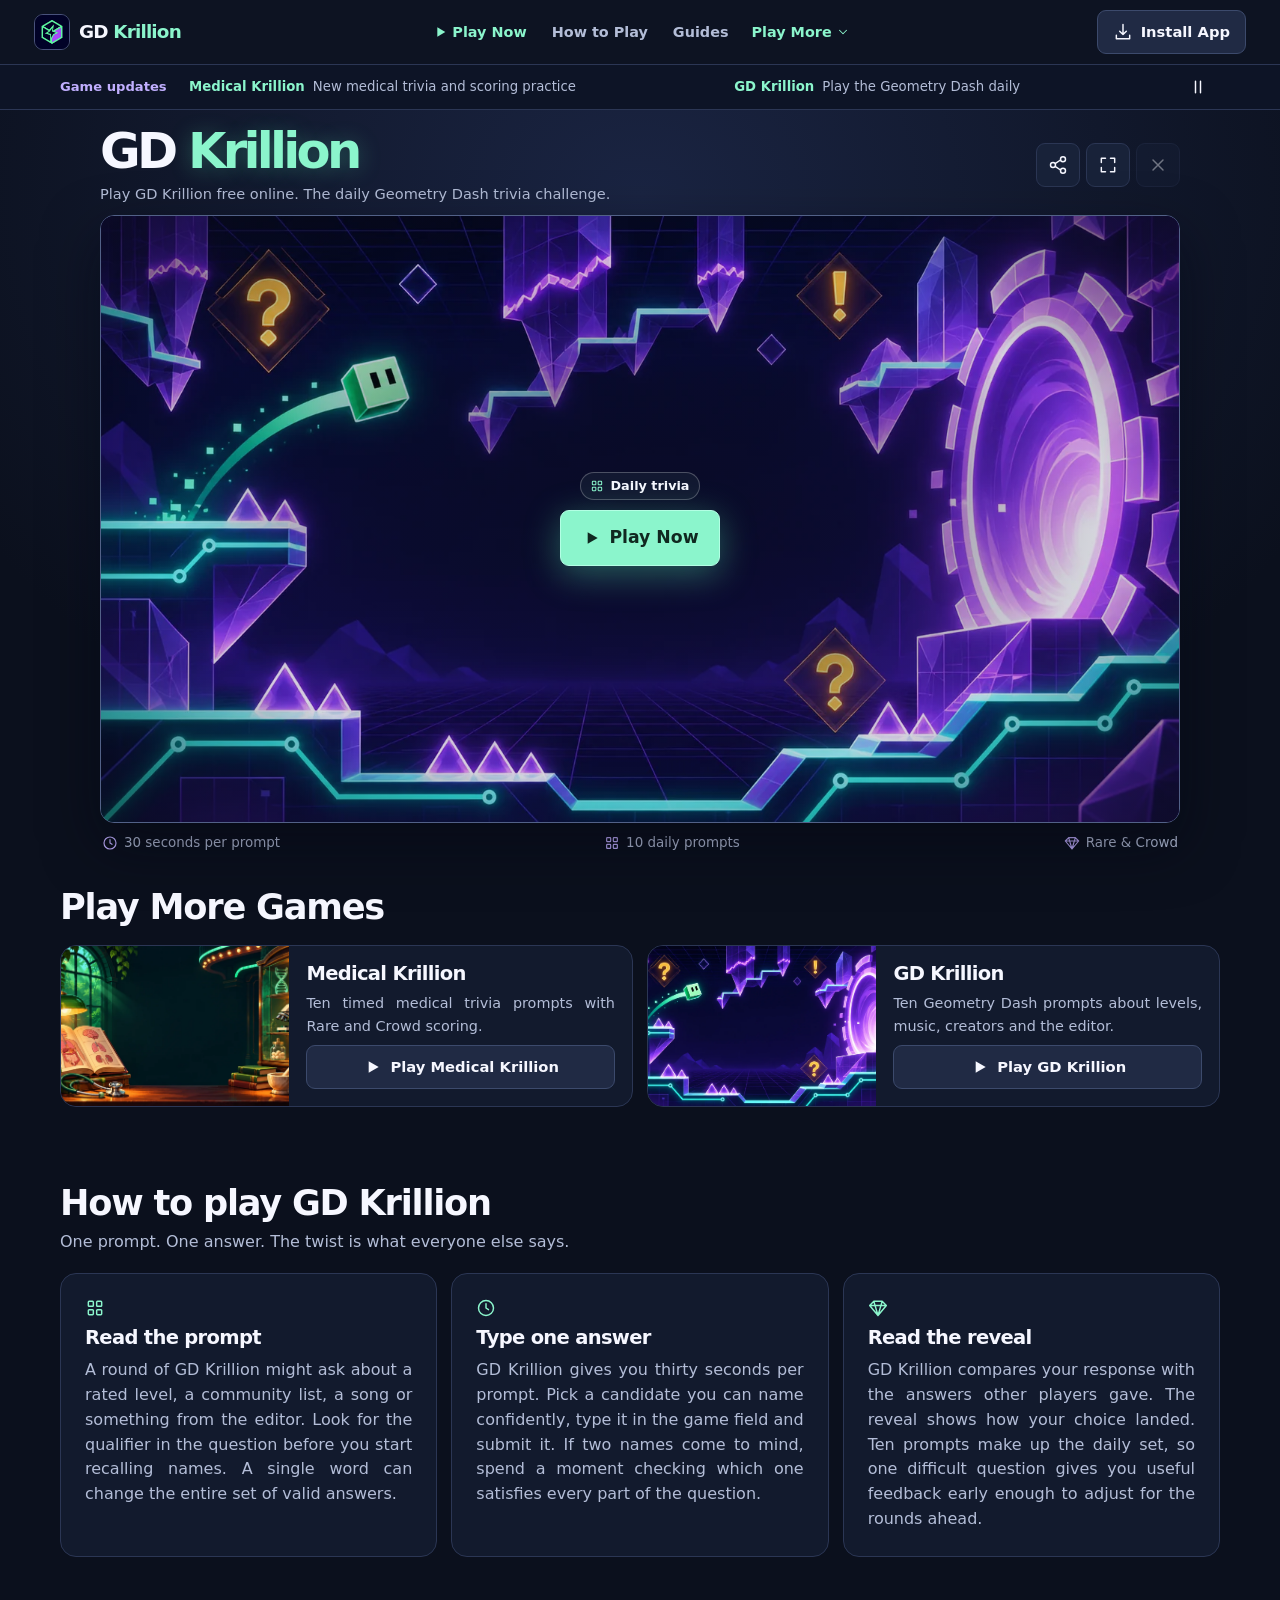
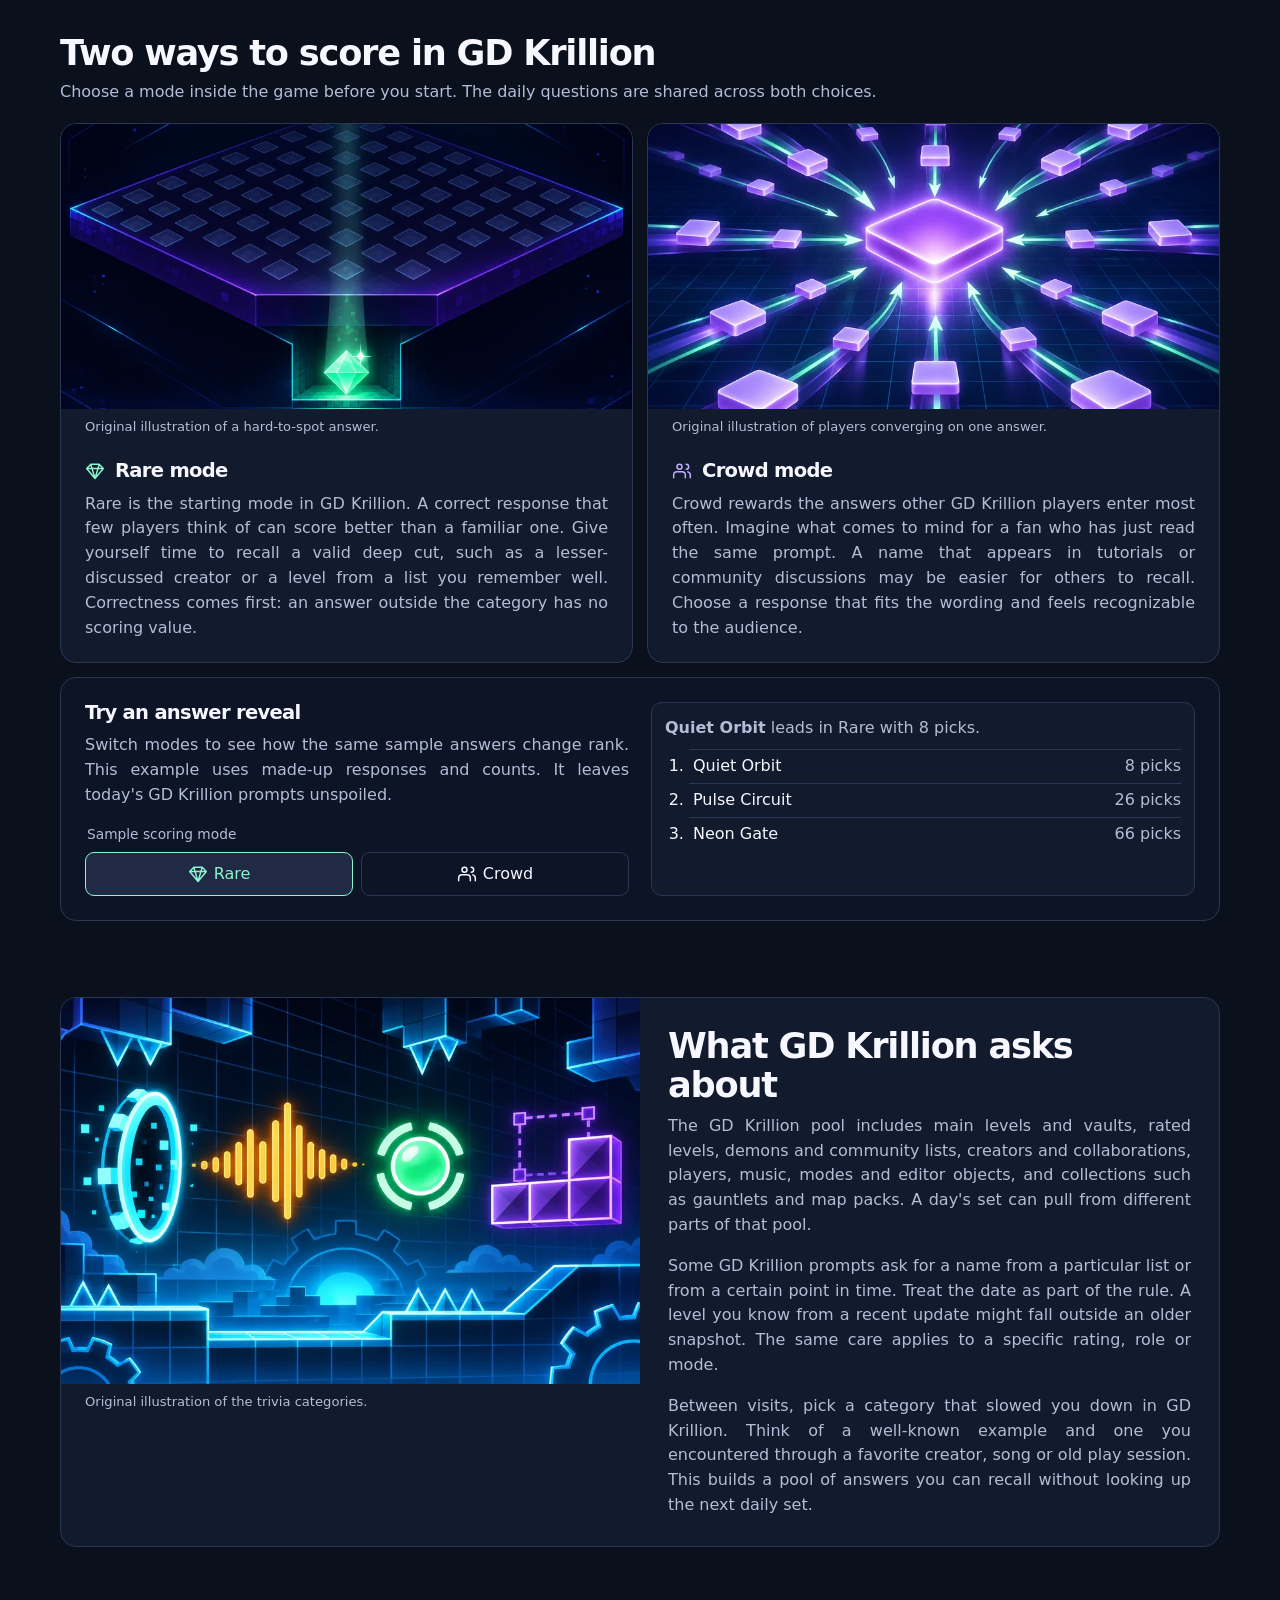
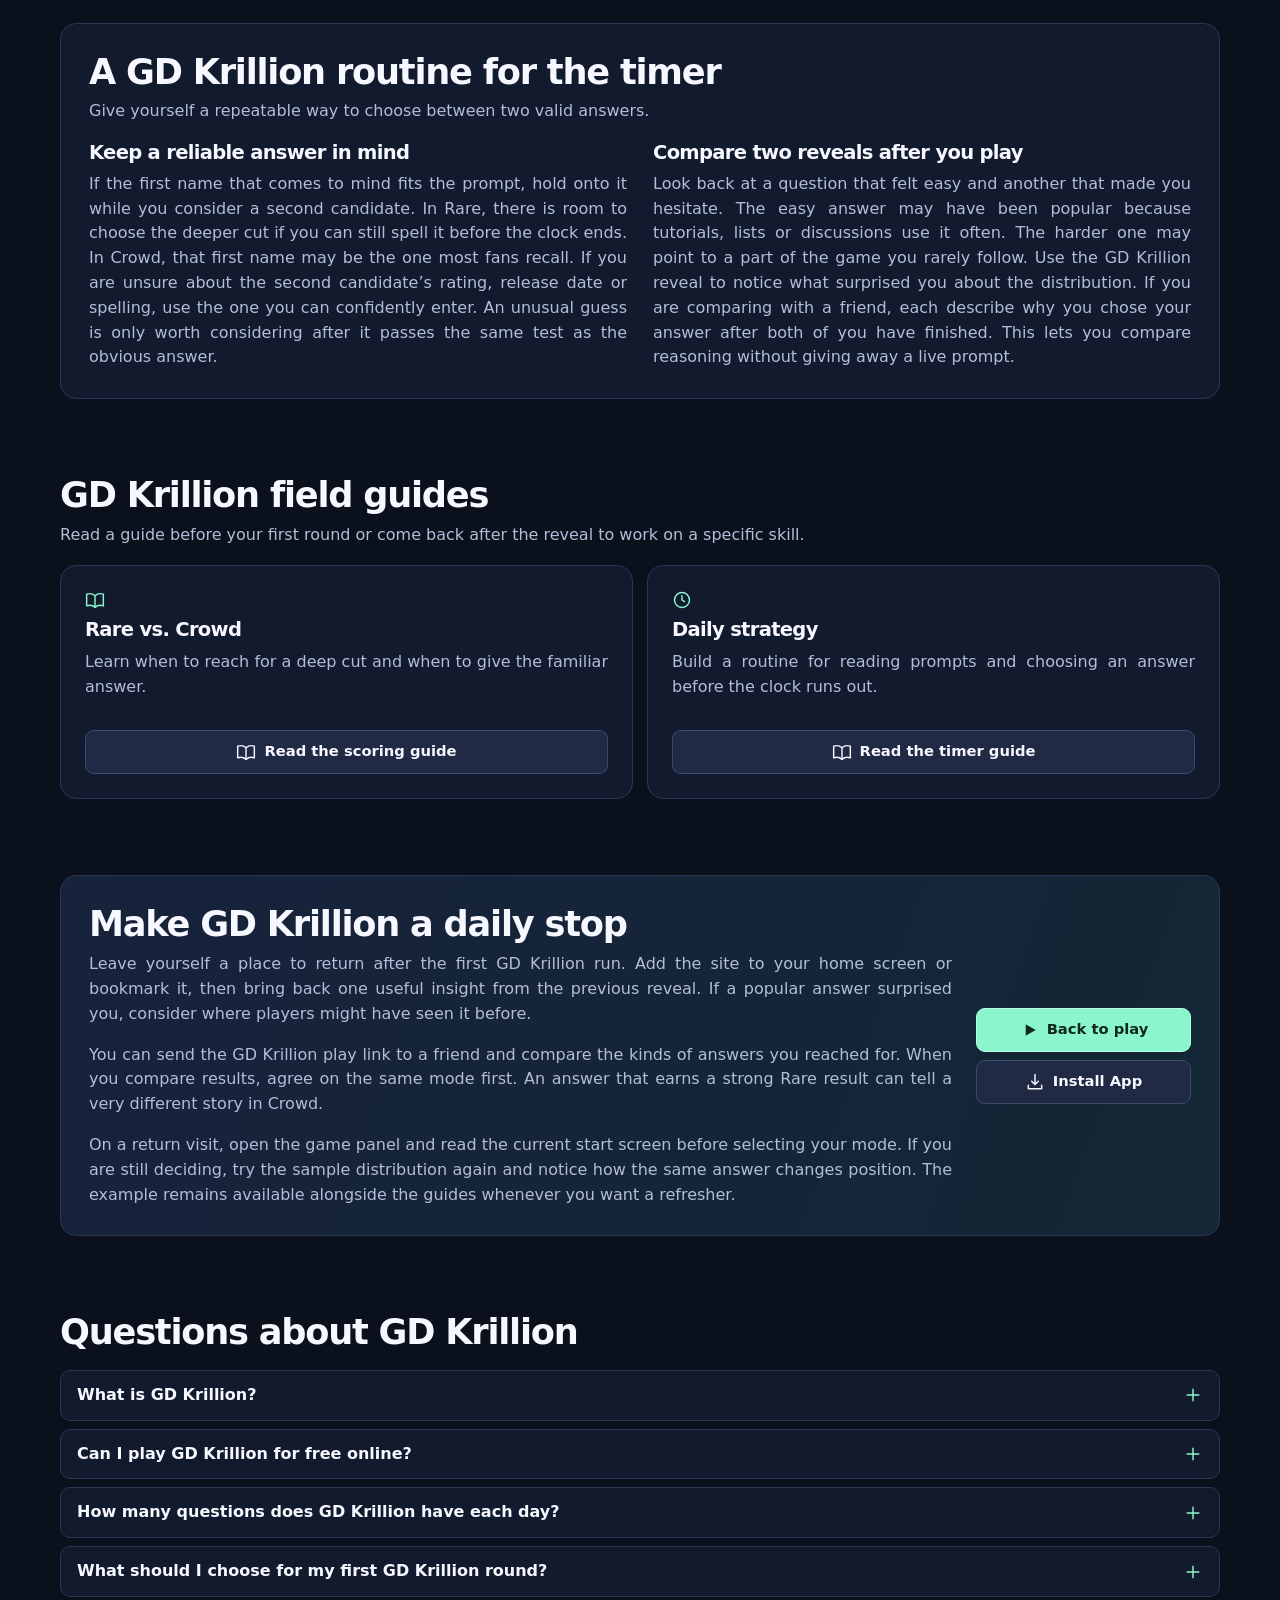
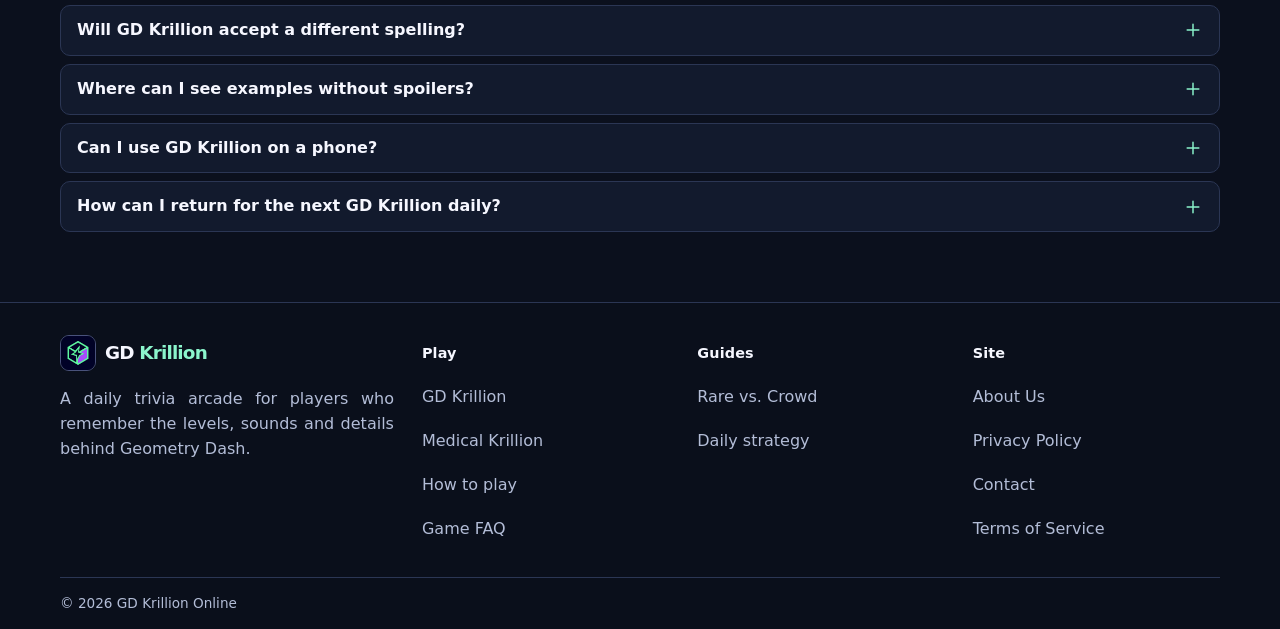
==== commit 5234888f: "add medical game" ====
--- a/index.html
+++ b/index.html
@@ -12,24 +12,40 @@
   <meta property="og:url" content="https://gdkrillion.online/"><meta property="og:image" content="https://gdkrillion.online/images/gd-krillion-cover.webp">
   <meta name="twitter:card" content="summary_large_image"><meta name="twitter:title" content="GD Krillion – Play Online for Free">
   <meta name="twitter:description" content="Play GD Krillion free online. Answer daily Geometry Dash trivia, choose Rare or Crowd scoring, and get spoiler-free strategies for your next round."><meta name="twitter:image" content="https://gdkrillion.online/images/gd-krillion-cover.webp">
-  <link rel="stylesheet" href="/assets/site.css?v=703cd724bf72">
+  <link rel="stylesheet" href="/assets/site.css?v=b83ef47ced6d">
   <link rel="icon" type="image/png" sizes="48x48" href="/images/gd-krillion-favicon.png">
   <link rel="apple-touch-icon" href="/images/gd-krillion-app-192.png">
   <link rel="manifest" href="/site.webmanifest">
   <script defer data-domain="gdkrillion.online" data-api="https://data.1back.link/api/send" src="https://data.1back.link/js/app.js"></script>
-  <script type="module" src="/assets/site.js?v=27f0935bd9c5"></script>
+  <script type="module" src="/assets/site.js?v=7d11100deab9"></script>
 </head>
 <body>
   <a class="skip" href="#main">Skip to content</a><header class="header">
     <div class="header-inner"><a href="/" class="brand"><img class="logo" src="/images/gd-krillion-logo.webp" width="36" height="36" alt=""><span>GD <strong>Krillion</strong></span></a>
       <nav aria-label="Main navigation">
         <a class="play-link" href="/#play"><svg viewBox="0 0 24 24" width="20" height="20" fill="none" stroke="currentColor" stroke-width="1.75" stroke-linecap="round" stroke-linejoin="round" aria-hidden="true"><path d="m8 5 12 7-12 7z" fill="currentColor" stroke="none"/></svg> Play Now</a>
-        <a href="/#how-to-play">How to Play</a><a href="/#guides">Guides</a><a href="/#faq">FAQ</a>
+        <a href="/#how-to-play">How to Play</a><a href="/#guides">Guides</a>
+        <details class="play-more" id="play-more">
+          <summary>Play More <svg viewBox="0 0 24 24" width="20" height="20" fill="none" stroke="currentColor" stroke-width="1.75" stroke-linecap="round" stroke-linejoin="round" aria-hidden="true"><path d="m6 9 6 6 6-6"/></svg></summary>
+          <div class="play-more-links"><a href="/#play"><svg viewBox="0 0 24 24" width="20" height="20" fill="none" stroke="currentColor" stroke-width="1.75" stroke-linecap="round" stroke-linejoin="round" aria-hidden="true"><path d="m8 5 12 7-12 7z" fill="currentColor" stroke="none"/></svg> GD Krillion</a><a href="/medical-krillion/"><svg viewBox="0 0 24 24" width="20" height="20" fill="none" stroke="currentColor" stroke-width="1.75" stroke-linecap="round" stroke-linejoin="round" aria-hidden="true"><path d="m8 5 12 7-12 7z" fill="currentColor" stroke="none"/></svg> Medical Krillion</a></div>
+        </details>
       </nav>
       <button class="install-button button" type="button" id="install-app"><svg viewBox="0 0 24 24" width="20" height="20" fill="none" stroke="currentColor" stroke-width="1.75" stroke-linecap="round" stroke-linejoin="round" aria-hidden="true"><path d="M12 3v12m-4-4 4 4 4-4M4 16v4h16v-4"/></svg> Install App</button>
     </div></header>
+  <aside class="updates" aria-label="Game updates">
+    <div class="wrap updates-inner"><span class="updates-label">Game updates</span>
+      <div class="updates-window"><div class="updates-track"><div class="updates-group">
+    <a href="/medical-krillion/" target="_blank" rel="noopener noreferrer"><strong>Medical Krillion</strong><span>New medical trivia and scoring practice</span><span class="sr-only"> (opens in a new tab)</span></a><a href="/#play" target="_blank" rel="noopener noreferrer"><strong>GD Krillion</strong><span>Play the Geometry Dash daily</span><span class="sr-only"> (opens in a new tab)</span></a>
+  </div><div class="updates-group" aria-hidden="true">
+    <a href="/medical-krillion/" target="_blank" rel="noopener noreferrer" tabindex="-1"><strong>Medical Krillion</strong><span>New medical trivia and scoring practice</span><span class="sr-only"> (opens in a new tab)</span></a><a href="/#play" target="_blank" rel="noopener noreferrer" tabindex="-1"><strong>GD Krillion</strong><span>Play the Geometry Dash daily</span><span class="sr-only"> (opens in a new tab)</span></a>
+  </div></div><div class="updates-focus" aria-hidden="true"></div></div>
+      <button type="button" class="tool" id="pause-updates" aria-label="Pause game updates" title="Pause game updates" aria-pressed="false">
+        <span data-pause-icon><svg viewBox="0 0 24 24" width="20" height="20" fill="none" stroke="currentColor" stroke-width="1.75" stroke-linecap="round" stroke-linejoin="round" aria-hidden="true"><path d="M9 5v14m6-14v14"/></svg></span><span data-play-icon hidden><svg viewBox="0 0 24 24" width="20" height="20" fill="none" stroke="currentColor" stroke-width="1.75" stroke-linecap="round" stroke-linejoin="round" aria-hidden="true"><path d="m8 5 12 7-12 7z" fill="currentColor" stroke="none"/></svg></span>
+      </button>
+    </div>
+  </aside>
   <main id="main">
-<section class="game-shell" id="play" aria-labelledby="game-title">
+<section class="game-shell" id="play" data-game="gd" aria-labelledby="game-title">
   <div class="game-heading">
     <div><h1 id="game-title">GD <span>Krillion</span></h1><p>Play GD Krillion free online. The daily Geometry Dash trivia challenge.</p></div>
     <div class="tools" aria-label="Game controls">
@@ -61,6 +77,18 @@
 </section>
 
 <div class="wrap content-sections">
+<section id="games" class="game-library" aria-labelledby="games-title">
+    <div class="section-heading"><h2 id="games-title">Play More Games</h2></div>
+    <div class="game-card-grid"><article class="panel game-card">
+      <img src="/images/medical-krillion-cover.webp" width="1200" height="675" alt="Illustrated anatomy book, microscope and stethoscope in a green-lit trivia arcade" loading="lazy" decoding="async">
+      <div class="game-card-copy"><h3>Medical Krillion</h3><p>Ten timed medical trivia prompts with Rare and Crowd scoring.</p>
+      <a class="button subtle" href="/medical-krillion/"><svg viewBox="0 0 24 24" width="20" height="20" fill="none" stroke="currentColor" stroke-width="1.75" stroke-linecap="round" stroke-linejoin="round" aria-hidden="true"><path d="m8 5 12 7-12 7z" fill="currentColor" stroke="none"/></svg> Play Medical Krillion</a></div>
+    </article><article class="panel game-card">
+      <img src="/images/gd-krillion-cover.webp" width="1440" height="810" alt="Original trivia arcade cover with a mint cube, glowing question marks and a violet portal" loading="lazy" decoding="async">
+      <div class="game-card-copy"><h3>GD Krillion</h3><p>Ten Geometry Dash prompts about levels, music, creators and the editor.</p>
+      <a class="button subtle" href="/#play"><svg viewBox="0 0 24 24" width="20" height="20" fill="none" stroke="currentColor" stroke-width="1.75" stroke-linecap="round" stroke-linejoin="round" aria-hidden="true"><path d="m8 5 12 7-12 7z" fill="currentColor" stroke="none"/></svg> Play GD Krillion</a></div>
+    </article></div>
+  </section>
 <section id="how-to-play" aria-labelledby="how-title">
   <div class="section-heading"><h2 id="how-title">How to play GD Krillion</h2><p>One prompt. One answer. The twist is what everyone else says.</p></div>
   <div class="step-grid">
@@ -148,7 +176,7 @@
 </div></main>
   <footer class="footer"><div class="wrap footer-inner">
     <div class="footer-brand"><a href="/" class="brand"><img class="logo" src="/images/gd-krillion-logo.webp" width="36" height="36" alt=""><span>GD <strong>Krillion</strong></span></a><p>A daily trivia arcade for players who remember the levels, sounds and details behind Geometry Dash.</p></div>
-    <nav aria-label="Game"><h2>Play</h2><a href="/#play">Play the daily</a><a href="/#how-to-play">How to play</a><a href="/#faq">Game FAQ</a></nav>
+    <nav aria-label="Game"><h2>Play</h2><a href="/#play">GD Krillion</a><a href="/medical-krillion/">Medical Krillion</a><a href="/#how-to-play">How to play</a><a href="/#faq">Game FAQ</a></nav>
     <nav aria-label="Guides"><h2>Guides</h2><a href="/guides/rare-vs-crowd/">Rare vs. Crowd</a><a href="/guides/daily-strategy/">Daily strategy</a></nav>
     <nav aria-label="Website information"><h2>Site</h2><a href="/about/">About Us</a><a href="/privacy-policy/">Privacy Policy</a><a href="/contact/">Contact</a><a href="/terms/">Terms of Service</a></nav>
     <div class="copyright">© 2026 GD Krillion Online</div>
--- a/assets/site.css
+++ b/assets/site.css
@@ -48,6 +48,14 @@
 .header nav { display: flex; align-items: center; justify-content: center; gap: 5px; }
 .header nav a { display: inline-flex; min-height: 44px; align-items: center; justify-content: center; gap: 4px; padding: 0 10px; color: var(--muted); font-size: .9rem; font-weight: 650; white-space: nowrap; }
 .header nav a:hover { color: var(--text); }
+.play-more { position: relative; min-width: 0; border: 0; border-radius: 0; background: transparent; }
+.play-more > summary { justify-content: center; gap: 4px; min-height: 44px; padding: 0 8px; color: var(--mint); white-space: nowrap; font-size: .9rem; }
+.play-more > summary svg { width: 14px; height: 14px; }
+.play-more[open] > summary svg { transform: rotate(180deg); }
+.play-more-links { position: absolute; z-index: 4; top: 100%; right: 0; min-width: 186px; padding: 4px; border: 1px solid var(--line); border-radius: 10px; background: var(--panel-deep); box-shadow: 0 12px 26px #040612aa; }
+.header nav .play-more-links a { display: flex; justify-content: flex-start; gap: 8px; border-radius: 6px; }
+.play-more-links a:hover, .play-more-links a:focus-visible { background: var(--panel); }
+.play-more-links svg { width: 16px; height: 16px; color: var(--mint); }
 .header nav .play-link { color: var(--mint); animation: play-more-bounce 1s ease-in-out infinite both; }
 .header nav .play-link svg { width: 16px; height: 16px; }
 @keyframes play-more-bounce {
@@ -60,6 +68,28 @@
 .primary { color: #102820; background: var(--mint); border-color: #b3ffe4; }
 .subtle, .install-button { color: var(--text); background: #202a44; border-color: #3c4a6c; }
 .install-button { justify-self: end; }
+
+.sr-only { position: absolute; width: 1px; height: 1px; padding: 0; margin: -1px; overflow: hidden; clip-path: inset(50%); white-space: nowrap; }
+.updates { background: var(--panel-deep); border-bottom: 1px solid var(--line); }
+.updates-inner { display: grid; grid-template-columns: auto minmax(0, 1fr) auto; align-items: center; gap: 10px; }
+.updates-label { color: var(--violet); font-weight: 750; font-size: .82rem; }
+.updates-window { position: relative; min-width: 0; overflow: hidden; scrollbar-width: none; container-type: inline-size; }
+.updates-window::-webkit-scrollbar { display: none; }
+.updates-track { display: flex; width: max-content; animation: updates-loop 100s linear infinite; will-change: transform; }
+.updates-group { display: flex; flex-shrink: 0; flex-wrap: nowrap; min-width: 100cqi; }
+.updates-group a { display: flex; flex: 1 0 auto; align-items: center; gap: 8px; min-height: 44px; padding-inline: 12px; white-space: nowrap; font-size: .83rem; }
+.updates-group a strong { color: var(--mint); }
+.updates-group a span { color: var(--muted); }
+.updates-group a:is(:hover, :focus-visible) { outline-offset: -3px; text-decoration: underline; }
+.updates-focus { display: none; position: absolute; inset: 0; padding-inline: 12px; overflow: hidden; background: var(--panel-deep); color: var(--mint); line-height: 44px; font-size: .83rem; text-overflow: ellipsis; white-space: nowrap; outline: 2px solid var(--mint); outline-offset: -3px; pointer-events: none; }
+.updates-window:has(a:focus-visible) .updates-focus:not(:empty) { display: block; }
+.updates .tool { border: 0; background: transparent; }
+.updates-paused .updates-track,
+.updates-window:has(a:hover, a:focus-visible) .updates-track { animation-play-state: paused; }
+@keyframes updates-loop {
+  0%, 4% { transform: translate3d(0, 0, 0); }
+  100% { transform: translate3d(-50%, 0, 0); }
+}
 
 .game-shell { width: min(calc(100% - 2 * var(--space)), 1080px, max(790px, calc((100svh - 205px) * 16 / 9))); margin-inline: auto; padding-top: 14px; }
 .game-heading { display: flex; align-items: center; justify-content: space-between; gap: 8px 18px; margin-bottom: 10px; }
@@ -96,9 +126,28 @@
 .game-feedback:has(p:empty) { display: none; }
 
 .content-sections { display: grid; gap: clamp(38px, 6vw, 76px); padding-block: clamp(34px, 5vw, 62px) 70px; }
+.content-sections:has(> .game-library:first-child) { padding-top: clamp(20px, 2.4vw, 34px); }
 .section-heading { margin-bottom: 18px; }
 .section-heading p { margin-top: 8px; }
 .panel { border: 1px solid var(--line); border-radius: var(--radius); background: var(--panel); min-width: 0; overflow: hidden; }
+.game-card-grid { display: grid; grid-template-columns: repeat(2, minmax(0, 1fr)); gap: 14px; }
+.game-card { display: grid; grid-template-columns: minmax(0, 2fr) minmax(0, 3fr); align-items: center; }
+.game-card img { width: 100%; height: 100%; min-height: 0; aspect-ratio: 16 / 9; object-fit: cover; }
+.game-card-copy { display: grid; grid-template-rows: auto 1fr auto; align-self: stretch; gap: 8px; padding: clamp(10px, 1.5vw, 17px); }
+.game-card-copy p { margin: 0; font-size: .9rem; }
+.game-card-copy .button { width: 100%; }
+.medical-jumps { display: grid; grid-template-columns: repeat(3, minmax(0, 1fr)); gap: 9px; }
+.medical-jumps.article-actions { grid-template-columns: repeat(2, minmax(0, 1fr)); margin: 0; }
+.medical-drill { display: grid; grid-template-columns: 1fr 1fr; gap: 20px; padding: clamp(14px, 2.2vw, 24px); }
+.medical-drill h2, .medical-copy h3 { margin-bottom: 10px; }
+.medical-drill .article-actions { margin-block: 14px; }
+.drill-answers { grid-template-columns: repeat(3, minmax(0, 1fr)); margin-top: 8px; }
+.medical-feature { display: grid; grid-template-columns: minmax(0, 2fr) minmax(0, 3fr); align-items: start; margin-bottom: 14px; }
+.medical-art { padding: clamp(10px, 1.8vw, 22px); padding-bottom: 0; }
+.medical-art img { aspect-ratio: 16 / 9; border-radius: 9px; }
+.medical-art figcaption { padding: 8px 0; }
+.medical-copy { padding: clamp(14px, 2.2vw, 24px); }
+.medical-article-grid { display: grid; grid-template-columns: repeat(2, minmax(0, 1fr)); gap: 14px; }
 .step-grid, .mode-grid, .guide-grid { display: grid; gap: 14px; }
 .step-grid { grid-template-columns: repeat(3, minmax(0, 1fr)); }
 .mode-grid, .guide-grid { grid-template-columns: repeat(2, minmax(0, 1fr)); }
@@ -175,10 +224,16 @@
   .footer-inner { grid-template-columns: repeat(3, minmax(0, 1fr)); }
   .footer-brand { grid-column: 1 / -1; }
 }
+@media (max-width: 790px) {
+  .game-card-grid, .medical-feature { grid-template-columns: 1fr; }
+  .medical-art { padding-inline: clamp(14px, 2.2vw, 24px); }
+}
 @media (max-width: 720px) {
   .header-inner { grid-template-columns: 1fr auto; gap: 0 8px; padding-top: 4px; }
   .header nav { grid-row: 2; grid-column: 1 / -1; display: grid; grid-template-columns: repeat(4, minmax(0, 1fr)); gap: 0; border-top: 1px solid #242e48; }
   .header nav a { padding-inline: 2px; font-size: .8rem; }
+  .play-more > summary { padding-inline: 0; font-size: .8rem; }
+  .play-more > summary svg { width: 12px; height: 12px; }
   .game-heading { flex-wrap: wrap; }
   .step-grid { grid-template-columns: 1fr; }
   .topic-feature { grid-template-columns: 1fr; }
@@ -186,6 +241,12 @@
 }
 @media (max-width: 520px) {
   .footer-inner { grid-template-columns: 1fr; row-gap: 12px; }
+  .updates-inner { grid-template-columns: minmax(0, 1fr) auto; }
+  .updates-label { display: none; }
+  .medical-drill, .medical-article-grid { grid-template-columns: 1fr; }
+  .medical-jumps .button { padding: 6px; font-size: .8rem; }
+  .medical-jumps .button svg { width: 16px; height: 16px; }
+  .game-card { grid-template-columns: minmax(0, 1fr) minmax(0, 2fr); }
 }
 @media (max-width: 510px) {
   .mode-grid, .practice, .guide-grid, .return-panel, .article-actions, .strategy-grid { grid-template-columns: 1fr; }
